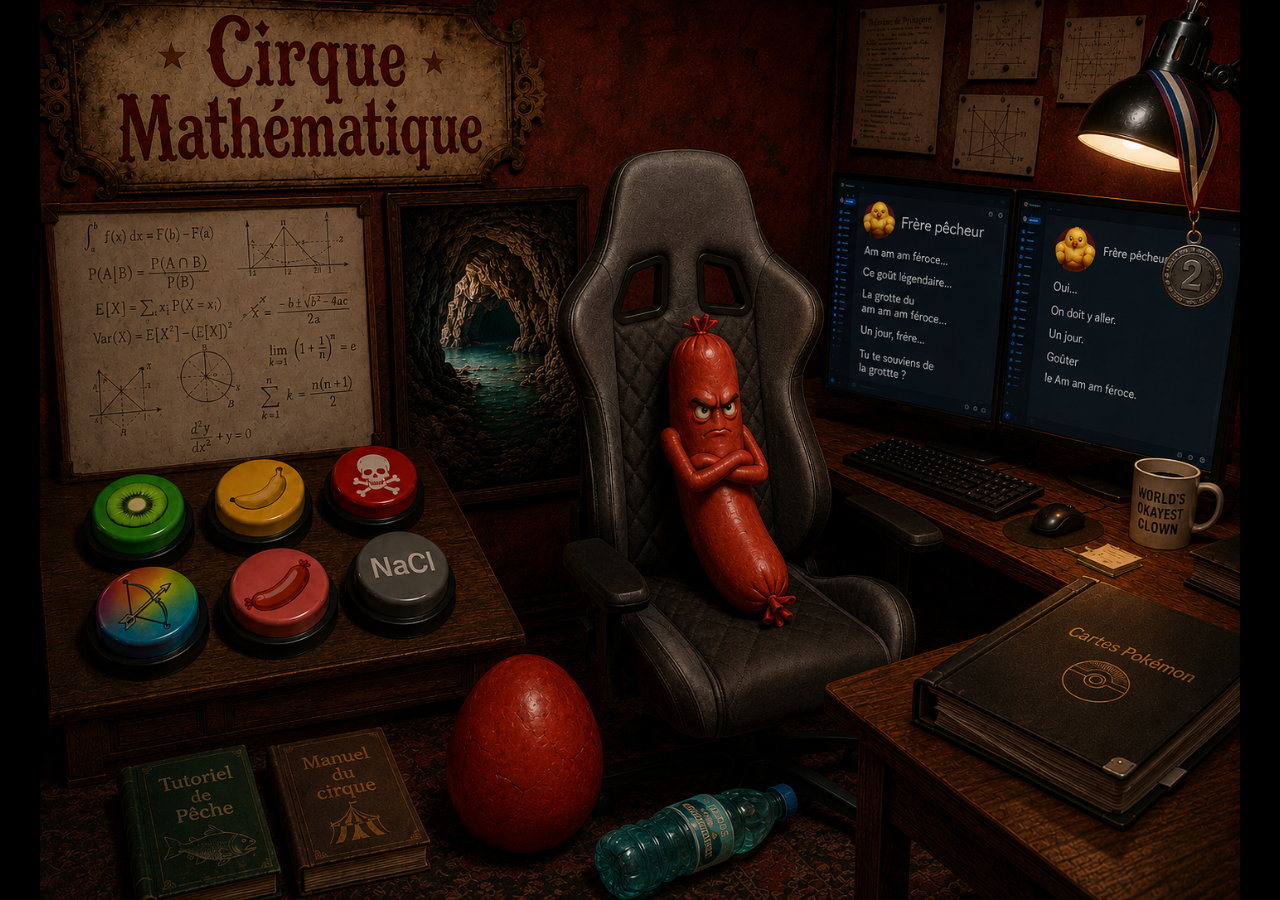
==== index.html @ aa847b7f "added icon" ====
<!DOCTYPE html>
<html lang="fr">
<head>
<meta charset="UTF-8">
<title>Cirque Mathématique</title>
<link rel="icon" href="icon.png" type="image/png">
<style>
  html, body {
    margin: 0;
    padding: 0;
    width: 100%;
    height: 100%;
    background: #000;
    overflow: hidden;
  }
  #stage {
    position: relative;
    width: 100vw;
    height: 100vh;
  }
  #main-image {
    position: absolute;
    top: 0; left: 0;
    width: 100%;
    height: 100%;
    object-fit: contain;
    user-select: none;
    -webkit-user-drag: none;
  }
  .hotspot {
    position: absolute;
    cursor: pointer;
    /* debug: décommenter la ligne suivante pour visualiser les zones */
    /* background: rgba(255,0,0,0.3); */
  }
  .hotspot:hover {
    background: rgba(255, 255, 255, 0.12);
    outline: 2px solid rgba(255,255,255,0.5);
  }

  #overlay {
    position: fixed;
    top: 0; left: 0;
    width: 100%; height: 100%;
    background: rgba(0,0,0,0.92);
    display: none;
    align-items: center;
    justify-content: center;
    z-index: 999;
  }
  #overlay.active {
    display: flex;
  }
  #overlay-content {
    max-width: 92vw;
    max-height: 92vh;
    display: flex;
    align-items: center;
    justify-content: center;
  }
  #overlay-content img,
  #overlay-content video {
    max-width: 92vw;
    max-height: 92vh;
    box-shadow: 0 0 40px rgba(0,0,0,0.8);
  }
  #overlay-content iframe {
    width: 90vw;
    height: 90vh;
    border: none;
    background: #fff;
  }
  #close-btn {
    position: fixed;
    top: 20px;
    right: 30px;
    font-size: 40px;
    color: #fff;
    cursor: pointer;
    z-index: 1000;
    font-family: Arial, sans-serif;
    text-shadow: 0 0 8px #000;
  }
</style>
</head>
<body>

<div id="stage">
  <img id="main-image" src="cirque.png" alt="Cirque Mathématique">
  <!-- Les hotspots sont positionnés dynamiquement en JS -->
</div>

<div id="overlay">
  <span id="close-btn">&times;</span>
  <div id="overlay-content"></div>
</div>

<script>
  // Dimensions naturelles de l'image
  const NATURAL_W = 1448;
  const NATURAL_H = 1086;

  // Définition des zones cliquables : [x, y, largeur, hauteur] en pixels de l'image originale
  const hotspots = [
    { box: [480, 780, 200, 260], action: () => showVideo("crise d'oeuf.mp4") },        // oeuf rouge
    { box: [0, 555, 590, 275],   action: () => showPage("boutons.html") },             // bureau avec boutons
    { box: [690, 370, 270, 420], action: () => showVideo("insérage.mp4") },            // saucisse
    { box: [55, 890, 215, 170],  action: () => showImage("tutoriel.png") },            // Tutoriel de Pêche
    { box: [265, 875, 205, 185], action: () => showImage("manuel.png") },              // Manuel du cirque
    { box: [950, 180, 498, 390], action: () => showPage("jeu.html") },                 // ordinateur
    { box: [1080, 760, 368, 260], action: () => showRandomPhoto() },                   // classeur Pokémon
  ];

  const stage = document.getElementById('stage');
  const img = document.getElementById('main-image');

  function layoutHotspots() {
    // Supprime les anciens hotspots
    document.querySelectorAll('.hotspot').forEach(el => el.remove());

    // Calcule le rectangle réellement affiché de l'image (object-fit: contain)
    const stageRect = stage.getBoundingClientRect();
    const stageRatio = stageRect.width / stageRect.height;
    const imgRatio = NATURAL_W / NATURAL_H;

    let renderW, renderH, offsetX, offsetY;
    if (imgRatio > stageRatio) {
      // image limitée par la largeur
      renderW = stageRect.width;
      renderH = renderW / imgRatio;
      offsetX = 0;
      offsetY = (stageRect.height - renderH) / 2;
    } else {
      // image limitée par la hauteur
      renderH = stageRect.height;
      renderW = renderH * imgRatio;
      offsetY = 0;
      offsetX = (stageRect.width - renderW) / 2;
    }

    const scale = renderW / NATURAL_W;

    hotspots.forEach(h => {
      const [x, y, w, hgt] = h.box;
      const div = document.createElement('div');
      div.className = 'hotspot';
      div.style.left = (offsetX + x * scale) + 'px';
      div.style.top = (offsetY + y * scale) + 'px';
      div.style.width = (w * scale) + 'px';
      div.style.height = (hgt * scale) + 'px';
      div.addEventListener('click', h.action);
      stage.appendChild(div);
    });
  }

  window.addEventListener('resize', layoutHotspots);
  img.addEventListener('load', layoutHotspots);
  if (img.complete) layoutHotspots();

  // Gestion de l'overlay
  const overlay = document.getElementById('overlay');
  const overlayContent = document.getElementById('overlay-content');
  const closeBtn = document.getElementById('close-btn');

  function openOverlay() {
    overlay.classList.add('active');
  }

  function closeOverlay() {
    overlay.classList.remove('active');
    overlayContent.innerHTML = '';
  }

  function showVideo(src) {
    overlayContent.innerHTML = `<video src="${src}" controls autoplay></video>`;
    openOverlay();
  }

  function showImage(src) {
    overlayContent.innerHTML = `<img src="${src}" alt="">`;
    openOverlay();
  }

  function showPage(src) {
    overlayContent.innerHTML = `<iframe src="${src}"></iframe>`;
    openOverlay();
  }

  // Affiche une photo aléatoire du sous-dossier "photos"
  // -> Les fichiers doivent être nommés photo1.jpg, photo2.jpg, photo3.jpg, ... (jusqu'à PHOTO_COUNT)
  // -> Modifie simplement PHOTO_COUNT selon le nombre de photos que tu as mises dans le dossier
  const PHOTO_COUNT = 20;
  const PHOTO_EXT = "jpg"; // change en "png" si tes photos sont en .png

  function showRandomPhoto() {
    const n = Math.floor(Math.random() * PHOTO_COUNT) + 1;
    const src = `photos/photo${n}.${PHOTO_EXT}`;
    overlayContent.innerHTML = `<img src="${src}" alt="">`;
    openOverlay();
  }

  closeBtn.addEventListener('click', closeOverlay);
  overlay.addEventListener('click', (e) => {
    if (e.target === overlay) closeOverlay();
  });
  document.addEventListener('keydown', (e) => {
    if (e.key === 'Escape') closeOverlay();
  });
</script>

</body>
</html>
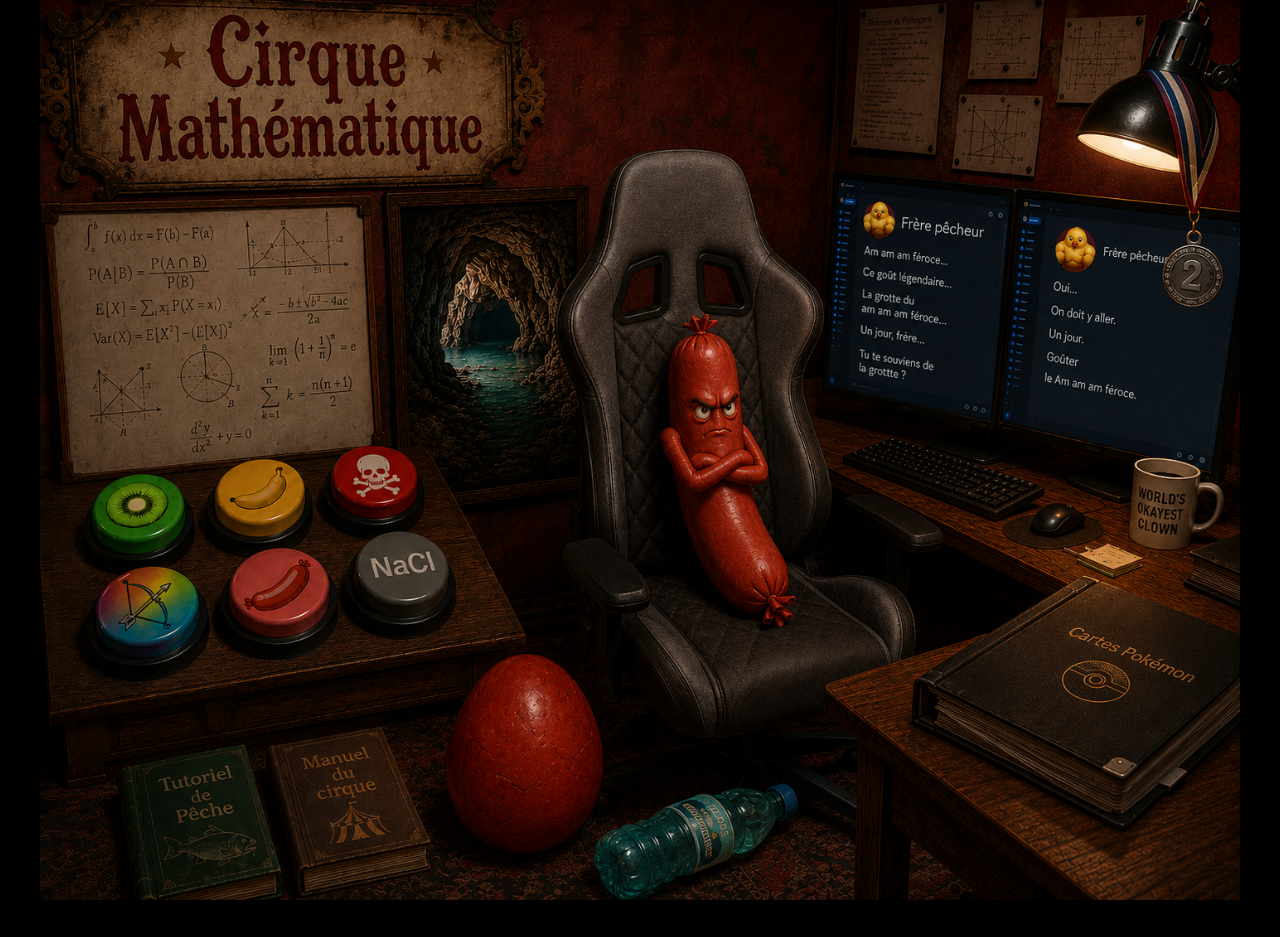
==== commit c550794b: "Add footer with copyright information" ====
--- a/index.html
+++ b/index.html
@@ -207,6 +207,11 @@
     if (e.key === 'Escape') closeOverlay();
   });
 </script>
-
+<footer>
+  <span class="outro" align="center">
+    &copy; Copyright Reserved<br>
+    Site appartenant au <a href="https://clownenmetal/github.io" style="color:red;text-decoration:none;">Clown</a>🗿
+  </span>
+</footer>
 </body>
 </html>
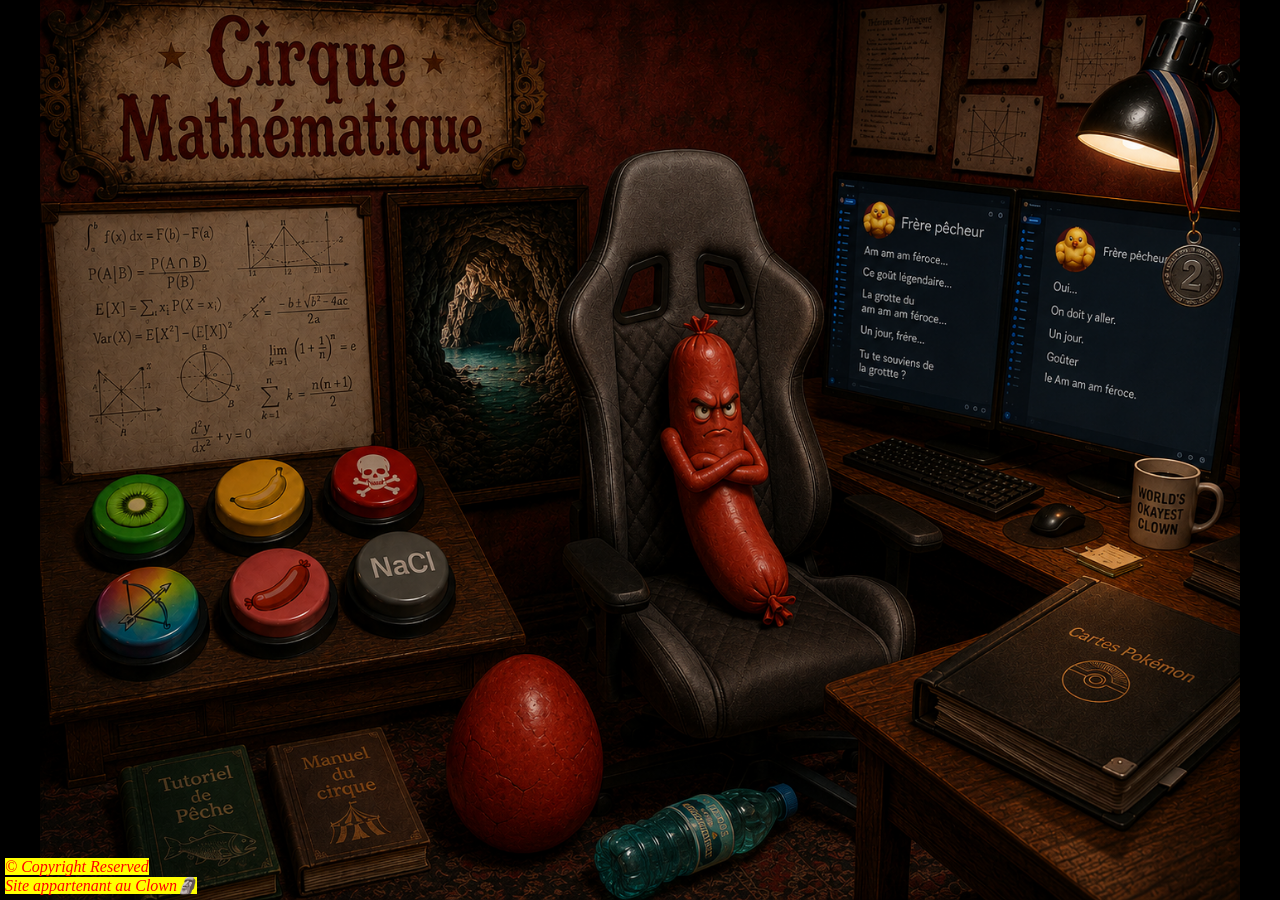
==== commit e9eace3a: "Fix footer link URL in index.html Corrected the URL in the footer link to point to the correct GitHu" ====
--- a/index.html
+++ b/index.html
@@ -81,6 +81,19 @@
     font-family: Arial, sans-serif;
     text-shadow: 0 0 8px #000;
   }
+  .outro {
+  color: red;
+  font-weight: normal;
+  font-style: italic;
+  background-color: yellow;
+  }
+  footer {
+  position: fixed;
+  bottom: 5px;
+  left: 5px;
+  z-index: 2000;
+  }
+
 </style>
 </head>
 <body>
@@ -207,11 +220,11 @@
     if (e.key === 'Escape') closeOverlay();
   });
 </script>
-<footer>
-  <span class="outro" align="center">
-    &copy; Copyright Reserved<br>
-    Site appartenant au <a href="https://clownenmetal/github.io" style="color:red;text-decoration:none;">Clown</a>🗿
-  </span>
-</footer>
+  <footer>
+    <span class="outro" align="center">
+      &copy; Copyright Reserved<br>
+      Site appartenant au <a href="https://clownenmetal.github.io" style="color:red;text-decoration:none;">Clown</a>🗿
+    </span>
+  </footer>
 </body>
 </html>
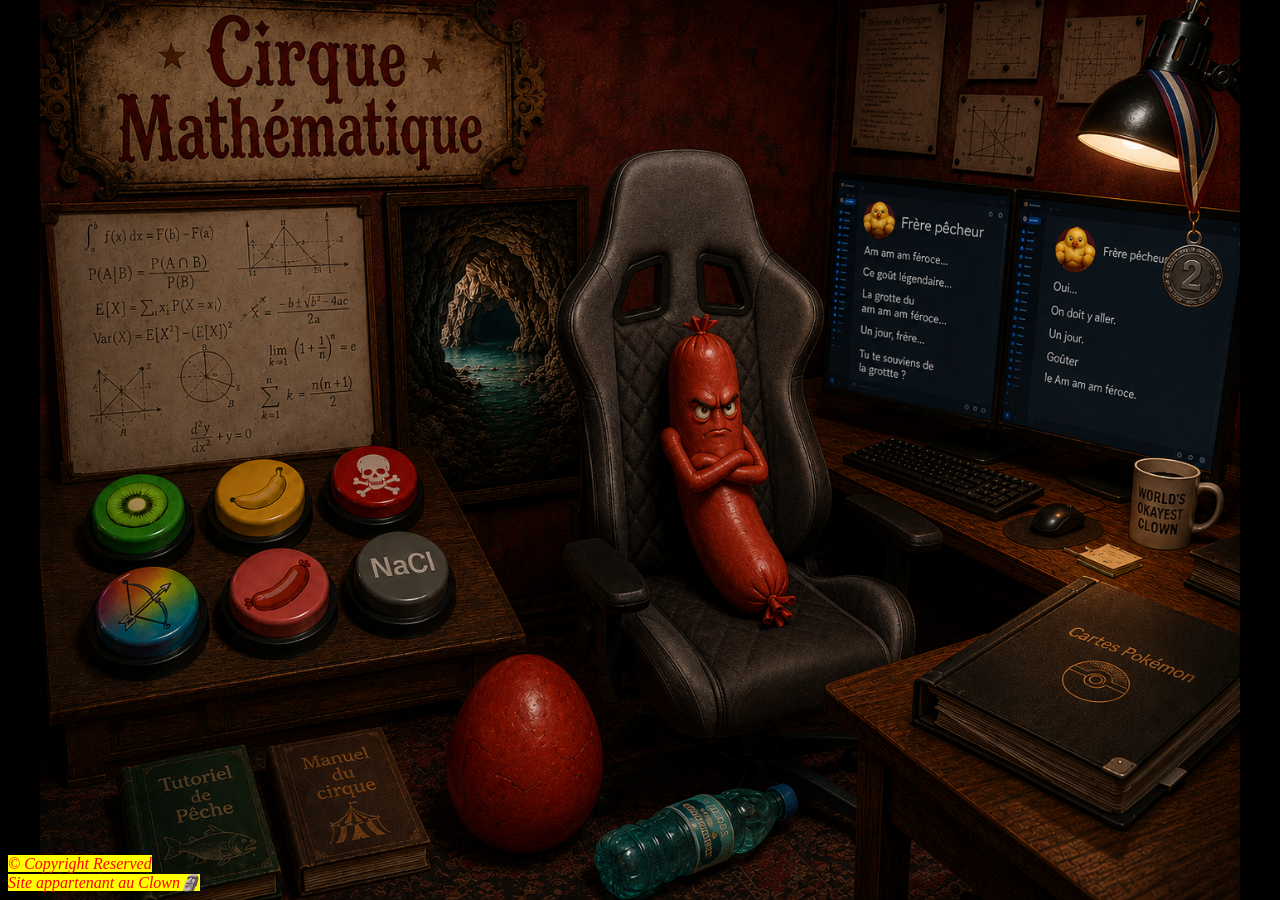
==== commit afaef9ca: "Update footer position in index.html Adjusted footer position for better alignment." ====
--- a/index.html
+++ b/index.html
@@ -89,8 +89,8 @@
   }
   footer {
   position: fixed;
-  bottom: 5px;
-  left: 5px;
+  bottom: 8px;
+  left: 8px;
   z-index: 2000;
   }
 
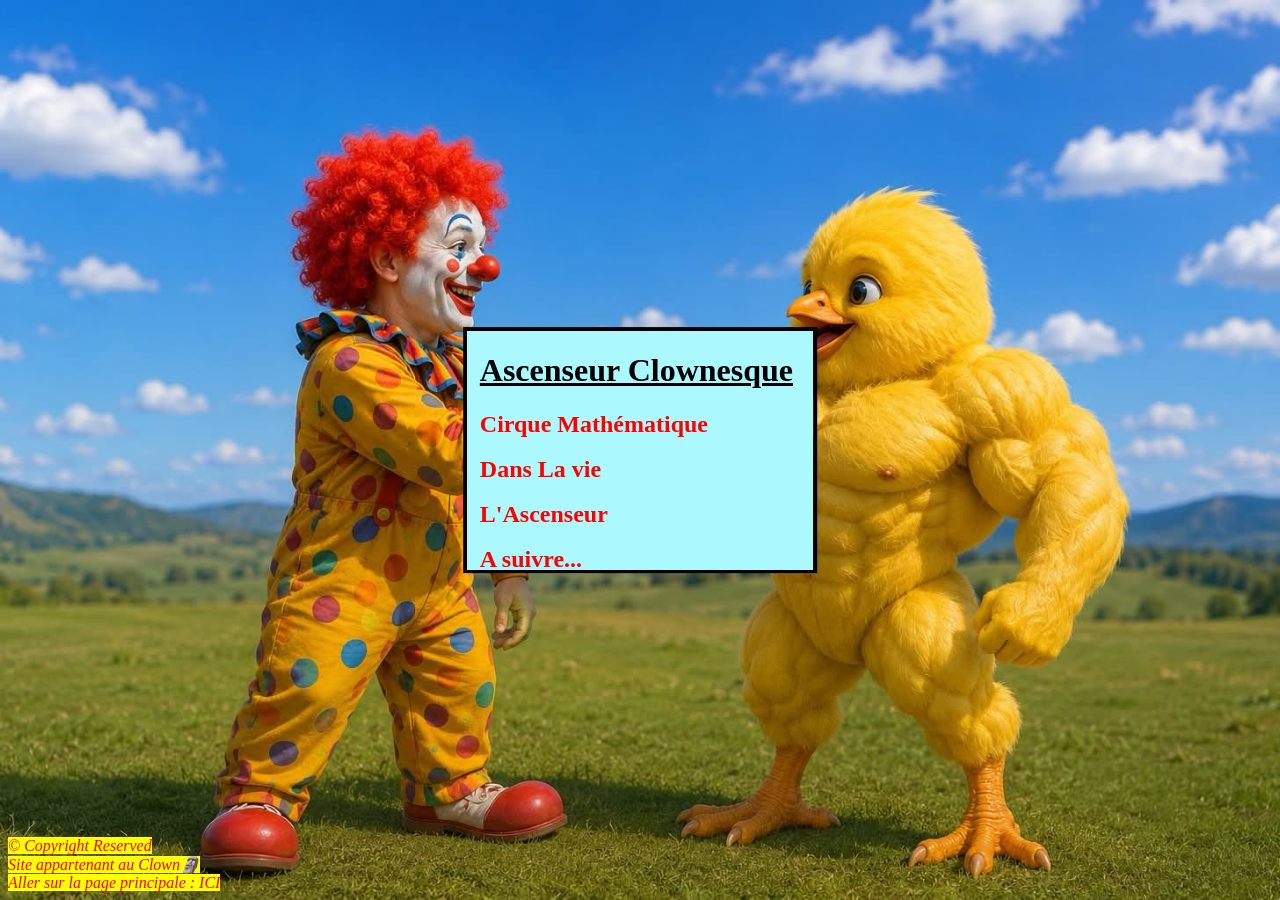
==== commit fd6a5507: "Add files via upload" ====
--- a/index.html
+++ b/index.html
@@ -1,230 +1,38 @@
-<!DOCTYPE html>
-<html lang="fr">
-<head>
-<meta charset="UTF-8">
-<title>Cirque Mathématique</title>
-<link rel="icon" href="icon.png" type="image/png">
-<style>
-  html, body {
-    margin: 0;
-    padding: 0;
-    width: 100%;
-    height: 100%;
-    background: #000;
-    overflow: hidden;
-  }
-  #stage {
-    position: relative;
-    width: 100vw;
-    height: 100vh;
-  }
-  #main-image {
-    position: absolute;
-    top: 0; left: 0;
-    width: 100%;
-    height: 100%;
-    object-fit: contain;
-    user-select: none;
-    -webkit-user-drag: none;
-  }
-  .hotspot {
-    position: absolute;
-    cursor: pointer;
-    /* debug: décommenter la ligne suivante pour visualiser les zones */
-    /* background: rgba(255,0,0,0.3); */
-  }
-  .hotspot:hover {
-    background: rgba(255, 255, 255, 0.12);
-    outline: 2px solid rgba(255,255,255,0.5);
-  }
-
-  #overlay {
-    position: fixed;
-    top: 0; left: 0;
-    width: 100%; height: 100%;
-    background: rgba(0,0,0,0.92);
-    display: none;
-    align-items: center;
-    justify-content: center;
-    z-index: 999;
-  }
-  #overlay.active {
-    display: flex;
-  }
-  #overlay-content {
-    max-width: 92vw;
-    max-height: 92vh;
-    display: flex;
-    align-items: center;
-    justify-content: center;
-  }
-  #overlay-content img,
-  #overlay-content video {
-    max-width: 92vw;
-    max-height: 92vh;
-    box-shadow: 0 0 40px rgba(0,0,0,0.8);
-  }
-  #overlay-content iframe {
-    width: 90vw;
-    height: 90vh;
-    border: none;
-    background: #fff;
-  }
-  #close-btn {
-    position: fixed;
-    top: 20px;
-    right: 30px;
-    font-size: 40px;
-    color: #fff;
-    cursor: pointer;
-    z-index: 1000;
-    font-family: Arial, sans-serif;
-    text-shadow: 0 0 8px #000;
-  }
-  .outro {
-  color: red;
-  font-weight: normal;
-  font-style: italic;
-  background-color: yellow;
-  }
-  footer {
-  position: fixed;
-  bottom: 8px;
-  left: 8px;
-  z-index: 2000;
-  }
-
-</style>
-</head>
-<body>
-
-<div id="stage">
-  <img id="main-image" src="cirque.png" alt="Cirque Mathématique">
-  <!-- Les hotspots sont positionnés dynamiquement en JS -->
-</div>
-
-<div id="overlay">
-  <span id="close-btn">&times;</span>
-  <div id="overlay-content"></div>
-</div>
-
-<script>
-  // Dimensions naturelles de l'image
-  const NATURAL_W = 1448;
-  const NATURAL_H = 1086;
-
-  // Définition des zones cliquables : [x, y, largeur, hauteur] en pixels de l'image originale
-  const hotspots = [
-    { box: [480, 780, 200, 260], action: () => showVideo("crise d'oeuf.mp4") },        // oeuf rouge
-    { box: [0, 555, 590, 275],   action: () => showPage("boutons.html") },             // bureau avec boutons
-    { box: [690, 370, 270, 420], action: () => showVideo("insérage.mp4") },            // saucisse
-    { box: [55, 890, 215, 170],  action: () => showImage("tutoriel.png") },            // Tutoriel de Pêche
-    { box: [265, 875, 205, 185], action: () => showImage("manuel.png") },              // Manuel du cirque
-    { box: [950, 180, 498, 390], action: () => showPage("jeu.html") },                 // ordinateur
-    { box: [1080, 760, 368, 260], action: () => showRandomPhoto() },                   // classeur Pokémon
-  ];
-
-  const stage = document.getElementById('stage');
-  const img = document.getElementById('main-image');
-
-  function layoutHotspots() {
-    // Supprime les anciens hotspots
-    document.querySelectorAll('.hotspot').forEach(el => el.remove());
-
-    // Calcule le rectangle réellement affiché de l'image (object-fit: contain)
-    const stageRect = stage.getBoundingClientRect();
-    const stageRatio = stageRect.width / stageRect.height;
-    const imgRatio = NATURAL_W / NATURAL_H;
-
-    let renderW, renderH, offsetX, offsetY;
-    if (imgRatio > stageRatio) {
-      // image limitée par la largeur
-      renderW = stageRect.width;
-      renderH = renderW / imgRatio;
-      offsetX = 0;
-      offsetY = (stageRect.height - renderH) / 2;
-    } else {
-      // image limitée par la hauteur
-      renderH = stageRect.height;
-      renderW = renderH * imgRatio;
-      offsetY = 0;
-      offsetX = (stageRect.width - renderW) / 2;
-    }
-
-    const scale = renderW / NATURAL_W;
-
-    hotspots.forEach(h => {
-      const [x, y, w, hgt] = h.box;
-      const div = document.createElement('div');
-      div.className = 'hotspot';
-      div.style.left = (offsetX + x * scale) + 'px';
-      div.style.top = (offsetY + y * scale) + 'px';
-      div.style.width = (w * scale) + 'px';
-      div.style.height = (hgt * scale) + 'px';
-      div.addEventListener('click', h.action);
-      stage.appendChild(div);
-    });
-  }
-
-  window.addEventListener('resize', layoutHotspots);
-  img.addEventListener('load', layoutHotspots);
-  if (img.complete) layoutHotspots();
-
-  // Gestion de l'overlay
-  const overlay = document.getElementById('overlay');
-  const overlayContent = document.getElementById('overlay-content');
-  const closeBtn = document.getElementById('close-btn');
-
-  function openOverlay() {
-    overlay.classList.add('active');
-  }
-
-  function closeOverlay() {
-    overlay.classList.remove('active');
-    overlayContent.innerHTML = '';
-  }
-
-  function showVideo(src) {
-    overlayContent.innerHTML = `<video src="${src}" controls autoplay></video>`;
-    openOverlay();
-  }
-
-  function showImage(src) {
-    overlayContent.innerHTML = `<img src="${src}" alt="">`;
-    openOverlay();
-  }
-
-  function showPage(src) {
-    overlayContent.innerHTML = `<iframe src="${src}"></iframe>`;
-    openOverlay();
-  }
-
-  // Affiche une photo aléatoire du sous-dossier "photos"
-  // -> Les fichiers doivent être nommés photo1.jpg, photo2.jpg, photo3.jpg, ... (jusqu'à PHOTO_COUNT)
-  // -> Modifie simplement PHOTO_COUNT selon le nombre de photos que tu as mises dans le dossier
-  const PHOTO_COUNT = 20;
-  const PHOTO_EXT = "jpg"; // change en "png" si tes photos sont en .png
-
-  function showRandomPhoto() {
-    const n = Math.floor(Math.random() * PHOTO_COUNT) + 1;
-    const src = `photos/photo${n}.${PHOTO_EXT}`;
-    overlayContent.innerHTML = `<img src="${src}" alt="">`;
-    openOverlay();
-  }
-
-  closeBtn.addEventListener('click', closeOverlay);
-  overlay.addEventListener('click', (e) => {
-    if (e.target === overlay) closeOverlay();
-  });
-  document.addEventListener('keydown', (e) => {
-    if (e.key === 'Escape') closeOverlay();
-  });
-</script>
-  <footer>
-    <span class="outro" align="center">
-      &copy; Copyright Reserved<br>
-      Site appartenant au <a href="https://clownenmetal.github.io" style="color:red;text-decoration:none;">Clown</a>🗿
-    </span>
-  </footer>
-</body>
-</html>
+<!DOCTYPE html5>
+<html>
+  <head>
+    <title>L'Ascenseur</title>
+    <link rel="icon" type="image/png" href="icon.png">
+    <link rel="stylesheet" href="style.css">
+  </head>
+  <body>
+      <div class="asc">
+      <h1 class="titre">Ascenseur Clownesque</h1>
+      <a class="pages" href="Cirque Mathématique/Cirque Mathématique.html">Cirque Mathématique</a><br><br>
+      <a class="pages" href="Dans La vie/Dans La vie.html">Dans La vie</a><br><br>
+      <a class="pages" href="https://clownenmetal.github.io">L'Ascenseur</a><br><br>
+        <span id="secret67" style="display: none;">
+      <a class="pages" href="67/67.html">???</a><br><br>
+        </span>
+      <a class="pages" href="https://mdr-tes-un-troudneuille">A suivre...</a><br><br>
+      </div> 
+  <footer>
+  <span class="outro" align="center">
+    &copy; <span id="copyright">Copyright</span> Reserved<br>
+    Site appartenant au Clown🗿<br>
+    Aller sur la page principale : <a href="https://clownenmetal.github.io" style="color:red;text-decoration:none;">ICI</a>
+  </span>
+  </footer>
+  <script>
+    document.getElementById("copyright").addEventListener("click", function() {
+
+    const secret = document.getElementById("secret67");
+
+    secret.style.display = "inline";
+
+    secret.classList.add("glitch");
+
+    });
+  </script>
+  </body>
+</html>
--- a/style.css
+++ b/style.css
@@ -0,0 +1,84 @@
+
+body {
+background: url("fond.png");
+background-repeat: no-repeat;
+background-size: cover;
+background-position: center;
+height: 97%;
+width: 97%;
+}
+.outro {
+  color: red;
+  font-weight: normal;
+  font-style: italic;
+  background-color: yellow;
+  }
+footer {
+  position: fixed;
+  bottom: 8px;
+  left: 8px;
+  z-index: 2000;
+  }
+.asc {
+  border:4px solid black;
+  height: 25%;
+  width: 25%;
+  position: absolute;
+  left: 50%;
+  top: 50%;
+  transform: translate(-50%, -50%);
+  padding: 1%;
+  padding-top: 0;
+  overflow: auto;
+  background-color: rgb(171, 249, 255);
+}
+.pages {
+  font-size: 150%;
+  color: red;
+  font-weight: bold;
+  text-decoration: none;
+}
+.titre {
+  font-size: 200%;
+  color: black;
+  font-weight: bolder;
+  text-decoration:underline;
+}
+#secret67 {
+  display: none;
+}
+
+.glitch {
+  animation: glitch 0.4s steps(2, end) infinite;
+  color: red;
+  text-shadow:
+    2px 0 blue,
+    -2px 0 green;
+  font-family:'Franklin Gothic Medium', 'Arial Narrow', Arial, sans-serif;
+}
+
+@keyframes glitch {
+  0% {
+    transform: translate(0);
+  }
+
+  20% {
+    transform: translate(-5px, 3px);
+  }
+
+  40% {
+    transform: translate(5px, -3px);
+  }
+
+  60% {
+    transform: translate(-3px, 2px);
+  }
+
+  80% {
+    transform: translate(3px, -2px);
+  }
+
+  100% {
+    transform: translate(0);
+  }
+}
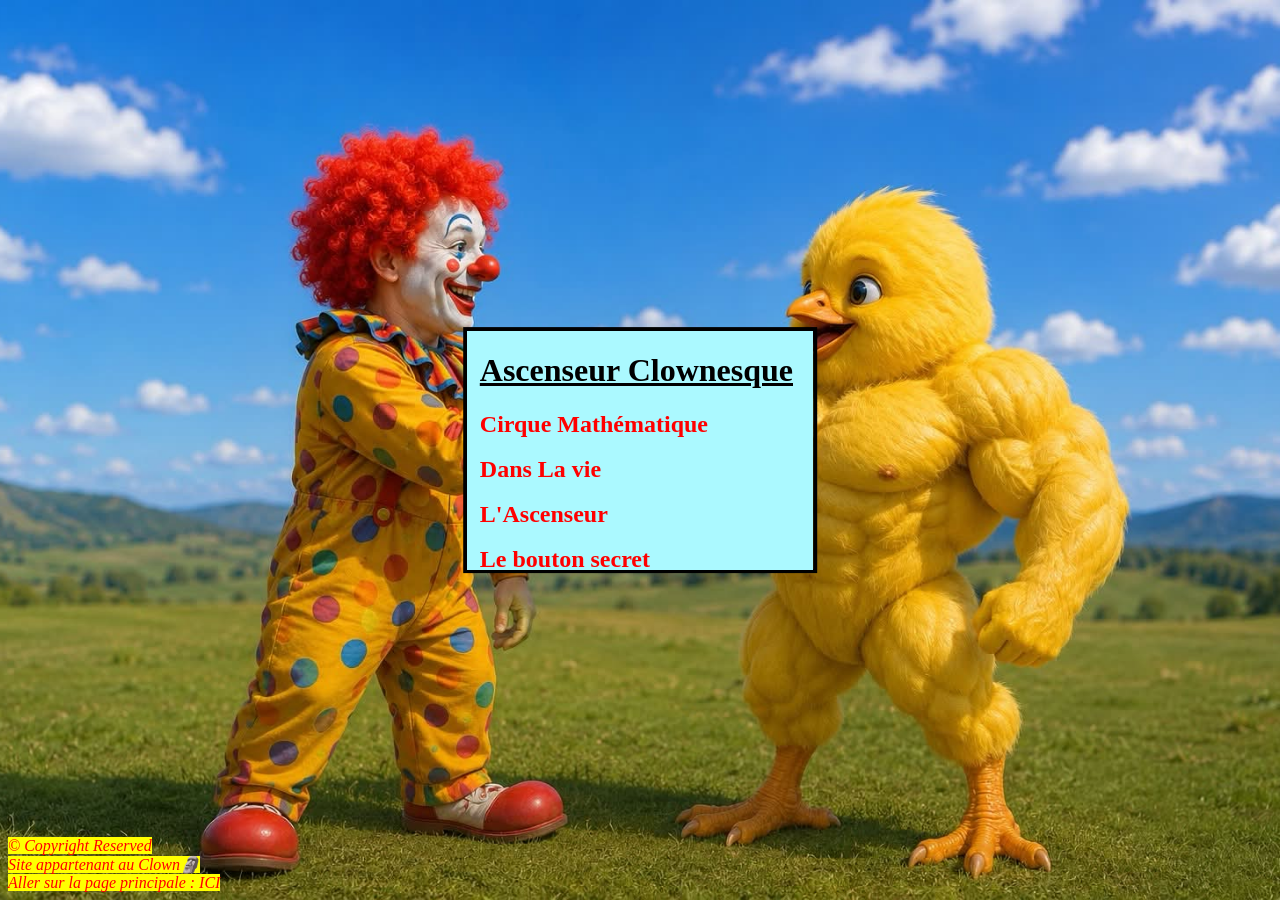
==== commit a499f982: "Fix HTML formatting and structure" ====
--- a/index.html
+++ b/index.html
@@ -14,6 +14,7 @@
         <span id="secret67" style="display: none;">
       <a class="pages" href="67/67.html">???</a><br><br>
         </span>
+      <a class="pages" href="Le bouton secret/Le bouton secret.html">Le bouton secret</a><br><br>
       <a class="pages" href="https://mdr-tes-un-troudneuille">A suivre...</a><br><br>
       </div> 
   <footer>
@@ -35,4 +36,4 @@
     });
   </script>
   </body>
-</html>+</html>
